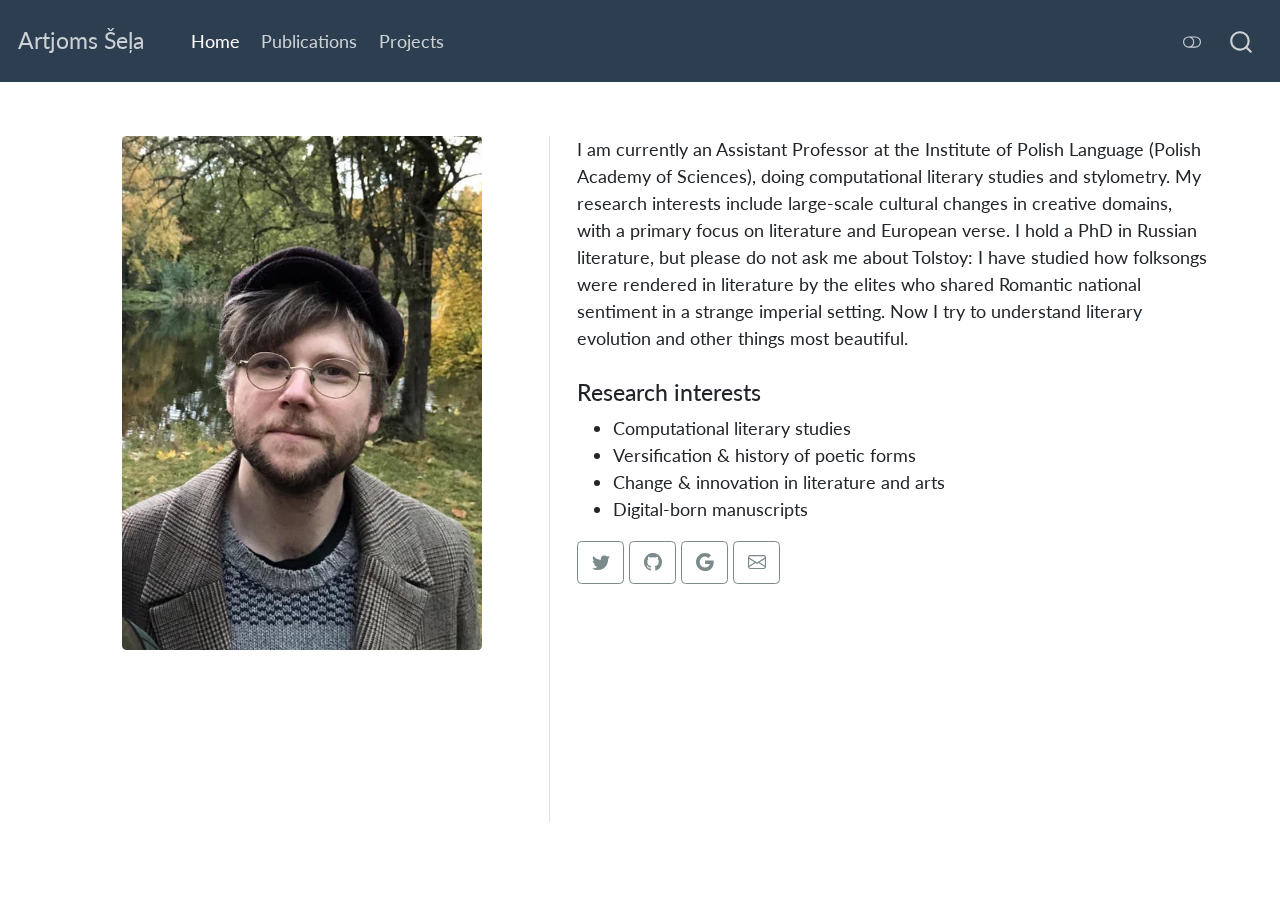
==== docs/index.html @ b8af945e "web test commit" ====
<!DOCTYPE html>
<html xmlns="http://www.w3.org/1999/xhtml" lang="en" xml:lang="en"><head>

<meta charset="utf-8">
<meta name="generator" content="quarto-1.2.335">

<meta name="viewport" content="width=device-width, initial-scale=1.0, user-scalable=yes">


<title>Artjoms Šeļa</title>
<style>
code{white-space: pre-wrap;}
span.smallcaps{font-variant: small-caps;}
div.columns{display: flex; gap: min(4vw, 1.5em);}
div.column{flex: auto; overflow-x: auto;}
div.hanging-indent{margin-left: 1.5em; text-indent: -1.5em;}
ul.task-list{list-style: none;}
ul.task-list li input[type="checkbox"] {
  width: 0.8em;
  margin: 0 0.8em 0.2em -1.6em;
  vertical-align: middle;
}
</style>


<script src="site_libs/quarto-nav/quarto-nav.js"></script>
<script src="site_libs/quarto-nav/headroom.min.js"></script>
<script src="site_libs/clipboard/clipboard.min.js"></script>
<script src="site_libs/quarto-search/autocomplete.umd.js"></script>
<script src="site_libs/quarto-search/fuse.min.js"></script>
<script src="site_libs/quarto-search/quarto-search.js"></script>
<meta name="quarto:offset" content="./">
<script src="site_libs/quarto-html/quarto.js"></script>
<script src="site_libs/quarto-html/popper.min.js"></script>
<script src="site_libs/quarto-html/tippy.umd.min.js"></script>
<link href="site_libs/quarto-html/tippy.css" rel="stylesheet">
<link href="site_libs/quarto-html/quarto-syntax-highlighting.css" rel="stylesheet" class="quarto-color-scheme" id="quarto-text-highlighting-styles">
<link href="site_libs/quarto-html/quarto-syntax-highlighting-dark.css" rel="prefetch" class="quarto-color-scheme quarto-color-alternate" id="quarto-text-highlighting-styles">
<script src="site_libs/bootstrap/bootstrap.min.js"></script>
<link href="site_libs/bootstrap/bootstrap-icons.css" rel="stylesheet">
<link href="site_libs/bootstrap/bootstrap.min.css" rel="stylesheet" class="quarto-color-scheme" id="quarto-bootstrap" data-mode="light">
<link href="site_libs/bootstrap/bootstrap-dark.min.css" rel="prefetch" class="quarto-color-scheme quarto-color-alternate" id="quarto-bootstrap" data-mode="dark">
<script id="quarto-search-options" type="application/json">{
  "location": "navbar",
  "copy-button": false,
  "collapse-after": 3,
  "panel-placement": "end",
  "type": "overlay",
  "limit": 20,
  "language": {
    "search-no-results-text": "No results",
    "search-matching-documents-text": "matching documents",
    "search-copy-link-title": "Copy link to search",
    "search-hide-matches-text": "Hide additional matches",
    "search-more-match-text": "more match in this document",
    "search-more-matches-text": "more matches in this document",
    "search-clear-button-title": "Clear",
    "search-detached-cancel-button-title": "Cancel",
    "search-submit-button-title": "Submit"
  }
}</script>


<link rel="stylesheet" href="styles.css">
<meta property="og:title" content="">
<meta property="og:description" content="I am currently an Assistant Professor at the Institute of Polish Language (Polish Academy of Sciences), doing computational literary studies and stylometry.">
<meta property="og:image" content="avatar2.jpg">
<meta property="og:site-name" content="Artjoms Šeļa">
</head>

<body class="nav-fixed">

<div id="quarto-search-results"></div>
  <header id="quarto-header" class="headroom fixed-top">
    <nav class="navbar navbar-expand-lg navbar-dark ">
      <div class="navbar-container container-fluid">
      <div class="navbar-brand-container">
    <a class="navbar-brand" href="./index.html">
    <span class="navbar-title">Artjoms Šeļa</span>
    </a>
  </div>
          <button class="navbar-toggler" type="button" data-bs-toggle="collapse" data-bs-target="#navbarCollapse" aria-controls="navbarCollapse" aria-expanded="false" aria-label="Toggle navigation" onclick="if (window.quartoToggleHeadroom) { window.quartoToggleHeadroom(); }">
  <span class="navbar-toggler-icon"></span>
</button>
          <div class="collapse navbar-collapse" id="navbarCollapse">
            <ul class="navbar-nav navbar-nav-scroll me-auto">
  <li class="nav-item">
    <a class="nav-link active" href="./index.html" aria-current="page">
 <span class="menu-text">Home</span></a>
  </li>  
  <li class="nav-item">
    <a class="nav-link" href="./biblio.html">
 <span class="menu-text">Publications</span></a>
  </li>  
  <li class="nav-item">
    <a class="nav-link" href="./projects.html">
 <span class="menu-text">Projects</span></a>
  </li>  
</ul>
              <div class="quarto-toggle-container">
                  <a href="" class="quarto-color-scheme-toggle nav-link" onclick="window.quartoToggleColorScheme(); return false;" title="Toggle dark mode"><i class="bi"></i></a>
              </div>
              <div id="quarto-search" class="" title="Search"></div>
          </div> <!-- /navcollapse -->
      </div> <!-- /container-fluid -->
    </nav>
</header>
<!-- content -->
<div id="quarto-content" class="quarto-container page-columns page-rows-contents page-layout-full page-navbar">
<!-- sidebar -->
<!-- margin-sidebar -->
    
<!-- main -->
<div class="quarto-about-trestles column-page">
  <div class="about-entity">
    <img src="avatar2.jpg" class="about-image
  rounded " style="width: 20em;">
  </div>
  <div class="about-contents"><main class="content column-page" id="quarto-document-content">
<p>I am currently an Assistant Professor at the Institute of Polish Language (Polish Academy of Sciences), doing computational literary studies and stylometry. My research interests include large-scale cultural changes in creative domains, with a primary focus on literature and European verse. I hold a PhD in Russian literature, but please do not ask me about Tolstoy: I have studied how folksongs were rendered in literature by the elites who shared Romantic national sentiment in a strange imperial setting. Now I try to understand literary evolution and other things most beautiful.</p>
<section id="research-interests" class="level4">
<h4 data-anchor-id="research-interests">Research interests</h4>
<ul>
<li>Computational literary studies</li>
<li>Versification &amp; history of poetic forms</li>
<li>Change &amp; innovation in literature and arts</li>
<li>Digital-born manuscripts</li>
</ul>
<div style="page-break-after: always;"></div>
<a class="btn btn-outline-dark" ,="" href="https://twitter.com/artjomshl" target="_blank" rel="noopener noreferrer">
    <i class="bi bi-twitter" role="img" aria-label="Twitter"></i>
</a>
<a class="btn btn-outline-dark" ,="" href="https://github.com/perechen" target="_blank" rel="noopener noreferrer">
    <i class="bi bi-github" role="img" aria-label="Github"></i>
</a>
<a class="btn btn-outline-dark" ,="" href="https://scholar.google.com/citations?user=4eYapmIAAAAJ&amp;hl=en" target="_blank" rel="noopener noreferrer">
    <i class="bi bi-google" role="img" aria-label="Google Scholar"></i>
</a>
<a class="btn btn-outline-dark" ,="" href="mailto:artemy.she@gmail.com" target="_blank" rel="noopener noreferrer">
    <i class="ai bi-envelope" role="img" aria-label="email"></i>
</a>


</section>
</main></div>
</div>
 <!-- /main -->
<script id="quarto-html-after-body" type="application/javascript">
window.document.addEventListener("DOMContentLoaded", function (event) {
  const toggleBodyColorMode = (bsSheetEl) => {
    const mode = bsSheetEl.getAttribute("data-mode");
    const bodyEl = window.document.querySelector("body");
    if (mode === "dark") {
      bodyEl.classList.add("quarto-dark");
      bodyEl.classList.remove("quarto-light");
    } else {
      bodyEl.classList.add("quarto-light");
      bodyEl.classList.remove("quarto-dark");
    }
  }
  const toggleBodyColorPrimary = () => {
    const bsSheetEl = window.document.querySelector("link#quarto-bootstrap");
    if (bsSheetEl) {
      toggleBodyColorMode(bsSheetEl);
    }
  }
  toggleBodyColorPrimary();  
  const disableStylesheet = (stylesheets) => {
    for (let i=0; i < stylesheets.length; i++) {
      const stylesheet = stylesheets[i];
      stylesheet.rel = 'prefetch';
    }
  }
  const enableStylesheet = (stylesheets) => {
    for (let i=0; i < stylesheets.length; i++) {
      const stylesheet = stylesheets[i];
      stylesheet.rel = 'stylesheet';
    }
  }
  const manageTransitions = (selector, allowTransitions) => {
    const els = window.document.querySelectorAll(selector);
    for (let i=0; i < els.length; i++) {
      const el = els[i];
      if (allowTransitions) {
        el.classList.remove('notransition');
      } else {
        el.classList.add('notransition');
      }
    }
  }
  const toggleColorMode = (alternate) => {
    // Switch the stylesheets
    const alternateStylesheets = window.document.querySelectorAll('link.quarto-color-scheme.quarto-color-alternate');
    manageTransitions('#quarto-margin-sidebar .nav-link', false);
    if (alternate) {
      enableStylesheet(alternateStylesheets);
      for (const sheetNode of alternateStylesheets) {
        if (sheetNode.id === "quarto-bootstrap") {
          toggleBodyColorMode(sheetNode);
        }
      }
    } else {
      disableStylesheet(alternateStylesheets);
      toggleBodyColorPrimary();
    }
    manageTransitions('#quarto-margin-sidebar .nav-link', true);
    // Switch the toggles
    const toggles = window.document.querySelectorAll('.quarto-color-scheme-toggle');
    for (let i=0; i < toggles.length; i++) {
      const toggle = toggles[i];
      if (toggle) {
        if (alternate) {
          toggle.classList.add("alternate");     
        } else {
          toggle.classList.remove("alternate");
        }
      }
    }
    // Hack to workaround the fact that safari doesn't
    // properly recolor the scrollbar when toggling (#1455)
    if (navigator.userAgent.indexOf('Safari') > 0 && navigator.userAgent.indexOf('Chrome') == -1) {
      manageTransitions("body", false);
      window.scrollTo(0, 1);
      setTimeout(() => {
        window.scrollTo(0, 0);
        manageTransitions("body", true);
      }, 40);  
    }
  }
  const isFileUrl = () => { 
    return window.location.protocol === 'file:';
  }
  const hasAlternateSentinel = () => {  
    let styleSentinel = getColorSchemeSentinel();
    if (styleSentinel !== null) {
      return styleSentinel === "alternate";
    } else {
      return false;
    }
  }
  const setStyleSentinel = (alternate) => {
    const value = alternate ? "alternate" : "default";
    if (!isFileUrl()) {
      window.localStorage.setItem("quarto-color-scheme", value);
    } else {
      localAlternateSentinel = value;
    }
  }
  const getColorSchemeSentinel = () => {
    if (!isFileUrl()) {
      const storageValue = window.localStorage.getItem("quarto-color-scheme");
      return storageValue != null ? storageValue : localAlternateSentinel;
    } else {
      return localAlternateSentinel;
    }
  }
  let localAlternateSentinel = 'default';
  // Dark / light mode switch
  window.quartoToggleColorScheme = () => {
    // Read the current dark / light value 
    let toAlternate = !hasAlternateSentinel();
    toggleColorMode(toAlternate);
    setStyleSentinel(toAlternate);
  };
  // Ensure there is a toggle, if there isn't float one in the top right
  if (window.document.querySelector('.quarto-color-scheme-toggle') === null) {
    const a = window.document.createElement('a');
    a.classList.add('top-right');
    a.classList.add('quarto-color-scheme-toggle');
    a.href = "";
    a.onclick = function() { try { window.quartoToggleColorScheme(); } catch {} return false; };
    const i = window.document.createElement("i");
    i.classList.add('bi');
    a.appendChild(i);
    window.document.body.appendChild(a);
  }
  // Switch to dark mode if need be
  if (hasAlternateSentinel()) {
    toggleColorMode(true);
  } else {
    toggleColorMode(false);
  }
  const clipboard = new window.ClipboardJS('.code-copy-button', {
    target: function(trigger) {
      return trigger.previousElementSibling;
    }
  });
  clipboard.on('success', function(e) {
    // button target
    const button = e.trigger;
    // don't keep focus
    button.blur();
    // flash "checked"
    button.classList.add('code-copy-button-checked');
    var currentTitle = button.getAttribute("title");
    button.setAttribute("title", "Copied!");
    let tooltip;
    if (window.bootstrap) {
      button.setAttribute("data-bs-toggle", "tooltip");
      button.setAttribute("data-bs-placement", "left");
      button.setAttribute("data-bs-title", "Copied!");
      tooltip = new bootstrap.Tooltip(button, 
        { trigger: "manual", 
          customClass: "code-copy-button-tooltip",
          offset: [0, -8]});
      tooltip.show();    
    }
    setTimeout(function() {
      if (tooltip) {
        tooltip.hide();
        button.removeAttribute("data-bs-title");
        button.removeAttribute("data-bs-toggle");
        button.removeAttribute("data-bs-placement");
      }
      button.setAttribute("title", currentTitle);
      button.classList.remove('code-copy-button-checked');
    }, 1000);
    // clear code selection
    e.clearSelection();
  });
  function tippyHover(el, contentFn) {
    const config = {
      allowHTML: true,
      content: contentFn,
      maxWidth: 500,
      delay: 100,
      arrow: false,
      appendTo: function(el) {
          return el.parentElement;
      },
      interactive: true,
      interactiveBorder: 10,
      theme: 'quarto',
      placement: 'bottom-start'
    };
    window.tippy(el, config); 
  }
  const noterefs = window.document.querySelectorAll('a[role="doc-noteref"]');
  for (var i=0; i<noterefs.length; i++) {
    const ref = noterefs[i];
    tippyHover(ref, function() {
      // use id or data attribute instead here
      let href = ref.getAttribute('data-footnote-href') || ref.getAttribute('href');
      try { href = new URL(href).hash; } catch {}
      const id = href.replace(/^#\/?/, "");
      const note = window.document.getElementById(id);
      return note.innerHTML;
    });
  }
  const findCites = (el) => {
    const parentEl = el.parentElement;
    if (parentEl) {
      const cites = parentEl.dataset.cites;
      if (cites) {
        return {
          el,
          cites: cites.split(' ')
        };
      } else {
        return findCites(el.parentElement)
      }
    } else {
      return undefined;
    }
  };
  var bibliorefs = window.document.querySelectorAll('a[role="doc-biblioref"]');
  for (var i=0; i<bibliorefs.length; i++) {
    const ref = bibliorefs[i];
    const citeInfo = findCites(ref);
    if (citeInfo) {
      tippyHover(citeInfo.el, function() {
        var popup = window.document.createElement('div');
        citeInfo.cites.forEach(function(cite) {
          var citeDiv = window.document.createElement('div');
          citeDiv.classList.add('hanging-indent');
          citeDiv.classList.add('csl-entry');
          var biblioDiv = window.document.getElementById('ref-' + cite);
          if (biblioDiv) {
            citeDiv.innerHTML = biblioDiv.innerHTML;
          }
          popup.appendChild(citeDiv);
        });
        return popup.innerHTML;
      });
    }
  }
});
</script>
</div> <!-- /content -->



</body></html>
---- docs/site_libs/quarto-html/tippy.css ----
.tippy-box[data-animation=fade][data-state=hidden]{opacity:0}[data-tippy-root]{max-width:calc(100vw - 10px)}.tippy-box{position:relative;background-color:#333;color:#fff;border-radius:4px;font-size:14px;line-height:1.4;white-space:normal;outline:0;transition-property:transform,visibility,opacity}.tippy-box[data-placement^=top]>.tippy-arrow{bottom:0}.tippy-box[data-placement^=top]>.tippy-arrow:before{bottom:-7px;left:0;border-width:8px 8px 0;border-top-color:initial;transform-origin:center top}.tippy-box[data-placement^=bottom]>.tippy-arrow{top:0}.tippy-box[data-placement^=bottom]>.tippy-arrow:before{top:-7px;left:0;border-width:0 8px 8px;border-bottom-color:initial;transform-origin:center bottom}.tippy-box[data-placement^=left]>.tippy-arrow{right:0}.tippy-box[data-placement^=left]>.tippy-arrow:before{border-width:8px 0 8px 8px;border-left-color:initial;right:-7px;transform-origin:center left}.tippy-box[data-placement^=right]>.tippy-arrow{left:0}.tippy-box[data-placement^=right]>.tippy-arrow:before{left:-7px;border-width:8px 8px 8px 0;border-right-color:initial;transform-origin:center right}.tippy-box[data-inertia][data-state=visible]{transition-timing-function:cubic-bezier(.54,1.5,.38,1.11)}.tippy-arrow{width:16px;height:16px;color:#333}.tippy-arrow:before{content:"";position:absolute;border-color:transparent;border-style:solid}.tippy-content{position:relative;padding:5px 9px;z-index:1}
---- docs/site_libs/quarto-html/quarto-syntax-highlighting.css ----
/* quarto syntax highlight colors */
:root {
  --quarto-hl-ot-color: #003B4F;
  --quarto-hl-at-color: #657422;
  --quarto-hl-ss-color: #20794D;
  --quarto-hl-an-color: #5E5E5E;
  --quarto-hl-fu-color: #4758AB;
  --quarto-hl-st-color: #20794D;
  --quarto-hl-cf-color: #003B4F;
  --quarto-hl-op-color: #5E5E5E;
  --quarto-hl-er-color: #AD0000;
  --quarto-hl-bn-color: #AD0000;
  --quarto-hl-al-color: #AD0000;
  --quarto-hl-va-color: #111111;
  --quarto-hl-bu-color: inherit;
  --quarto-hl-ex-color: inherit;
  --quarto-hl-pp-color: #AD0000;
  --quarto-hl-in-color: #5E5E5E;
  --quarto-hl-vs-color: #20794D;
  --quarto-hl-wa-color: #5E5E5E;
  --quarto-hl-do-color: #5E5E5E;
  --quarto-hl-im-color: #00769E;
  --quarto-hl-ch-color: #20794D;
  --quarto-hl-dt-color: #AD0000;
  --quarto-hl-fl-color: #AD0000;
  --quarto-hl-co-color: #5E5E5E;
  --quarto-hl-cv-color: #5E5E5E;
  --quarto-hl-cn-color: #8f5902;
  --quarto-hl-sc-color: #5E5E5E;
  --quarto-hl-dv-color: #AD0000;
  --quarto-hl-kw-color: #003B4F;
}

/* other quarto variables */
:root {
  --quarto-font-monospace: SFMono-Regular, Menlo, Monaco, Consolas, "Liberation Mono", "Courier New", monospace;
}

pre > code.sourceCode > span {
  color: #003B4F;
}

code span {
  color: #003B4F;
}

code.sourceCode > span {
  color: #003B4F;
}

div.sourceCode,
div.sourceCode pre.sourceCode {
  color: #003B4F;
}

code span.ot {
  color: #003B4F;
}

code span.at {
  color: #657422;
}

code span.ss {
  color: #20794D;
}

code span.an {
  color: #5E5E5E;
}

code span.fu {
  color: #4758AB;
}

code span.st {
  color: #20794D;
}

code span.cf {
  color: #003B4F;
}

code span.op {
  color: #5E5E5E;
}

code span.er {
  color: #AD0000;
}

code span.bn {
  color: #AD0000;
}

code span.al {
  color: #AD0000;
}

code span.va {
  color: #111111;
}

code span.pp {
  color: #AD0000;
}

code span.in {
  color: #5E5E5E;
}

code span.vs {
  color: #20794D;
}

code span.wa {
  color: #5E5E5E;
  font-style: italic;
}

code span.do {
  color: #5E5E5E;
  font-style: italic;
}

code span.im {
  color: #00769E;
}

code span.ch {
  color: #20794D;
}

code span.dt {
  color: #AD0000;
}

code span.fl {
  color: #AD0000;
}

code span.co {
  color: #5E5E5E;
}

code span.cv {
  color: #5E5E5E;
  font-style: italic;
}

code span.cn {
  color: #8f5902;
}

code span.sc {
  color: #5E5E5E;
}

code span.dv {
  color: #AD0000;
}

code span.kw {
  color: #003B4F;
}

.prevent-inlining {
  content: "</";
}

/*# sourceMappingURL=debc5d5d77c3f9108843748ff7464032.css.map */
---- docs/site_libs/quarto-html/quarto-syntax-highlighting-dark.css ----
/* quarto syntax highlight colors */
:root {
  --quarto-hl-al-color: #f07178;
  --quarto-hl-an-color: #d4d0ab;
  --quarto-hl-at-color: #00e0e0;
  --quarto-hl-bn-color: #d4d0ab;
  --quarto-hl-bu-color: #abe338;
  --quarto-hl-ch-color: #abe338;
  --quarto-hl-co-color: #f8f8f2;
  --quarto-hl-cv-color: #ffd700;
  --quarto-hl-cn-color: #ffd700;
  --quarto-hl-cf-color: #ffa07a;
  --quarto-hl-dt-color: #ffa07a;
  --quarto-hl-dv-color: #d4d0ab;
  --quarto-hl-do-color: #f8f8f2;
  --quarto-hl-er-color: #f07178;
  --quarto-hl-ex-color: #00e0e0;
  --quarto-hl-fl-color: #d4d0ab;
  --quarto-hl-fu-color: #ffa07a;
  --quarto-hl-im-color: #abe338;
  --quarto-hl-in-color: #d4d0ab;
  --quarto-hl-kw-color: #ffa07a;
  --quarto-hl-op-color: #ffa07a;
  --quarto-hl-ot-color: #00e0e0;
  --quarto-hl-pp-color: #dcc6e0;
  --quarto-hl-re-color: #00e0e0;
  --quarto-hl-sc-color: #abe338;
  --quarto-hl-ss-color: #abe338;
  --quarto-hl-st-color: #abe338;
  --quarto-hl-va-color: #00e0e0;
  --quarto-hl-vs-color: #abe338;
  --quarto-hl-wa-color: #dcc6e0;
}

/* other quarto variables */
:root {
  --quarto-font-monospace: SFMono-Regular, Menlo, Monaco, Consolas, "Liberation Mono", "Courier New", monospace;
}

code span.al {
  font-weight: bold;
  color: #f07178;
}

code span.an {
  color: #d4d0ab;
}

code span.at {
  color: #00e0e0;
}

code span.bn {
  color: #d4d0ab;
}

code span.bu {
  color: #abe338;
}

code span.ch {
  color: #abe338;
}

code span.co {
  font-style: italic;
  color: #f8f8f2;
}

code span.cv {
  color: #ffd700;
}

code span.cn {
  color: #ffd700;
}

code span.cf {
  font-weight: bold;
  color: #ffa07a;
}

code span.dt {
  color: #ffa07a;
}

code span.dv {
  color: #d4d0ab;
}

code span.do {
  color: #f8f8f2;
}

code span.er {
  color: #f07178;
  text-decoration: underline;
}

code span.ex {
  font-weight: bold;
  color: #00e0e0;
}

code span.fl {
  color: #d4d0ab;
}

code span.fu {
  color: #ffa07a;
}

code span.im {
  color: #abe338;
}

code span.in {
  color: #d4d0ab;
}

code span.kw {
  font-weight: bold;
  color: #ffa07a;
}

pre > code.sourceCode > span {
  color: #f8f8f2;
}

code span {
  color: #f8f8f2;
}

code.sourceCode > span {
  color: #f8f8f2;
}

div.sourceCode,
div.sourceCode pre.sourceCode {
  color: #f8f8f2;
}

code span.op {
  color: #ffa07a;
}

code span.ot {
  color: #00e0e0;
}

code span.pp {
  color: #dcc6e0;
}

code span.re {
  color: #00e0e0;
}

code span.sc {
  color: #abe338;
}

code span.ss {
  color: #abe338;
}

code span.st {
  color: #abe338;
}

code span.va {
  color: #00e0e0;
}

code span.vs {
  color: #abe338;
}

code span.wa {
  color: #dcc6e0;
}

.prevent-inlining {
  content: "</";
}

/*# sourceMappingURL=935a306eefa94366c21e1a970dddb765.css.map */
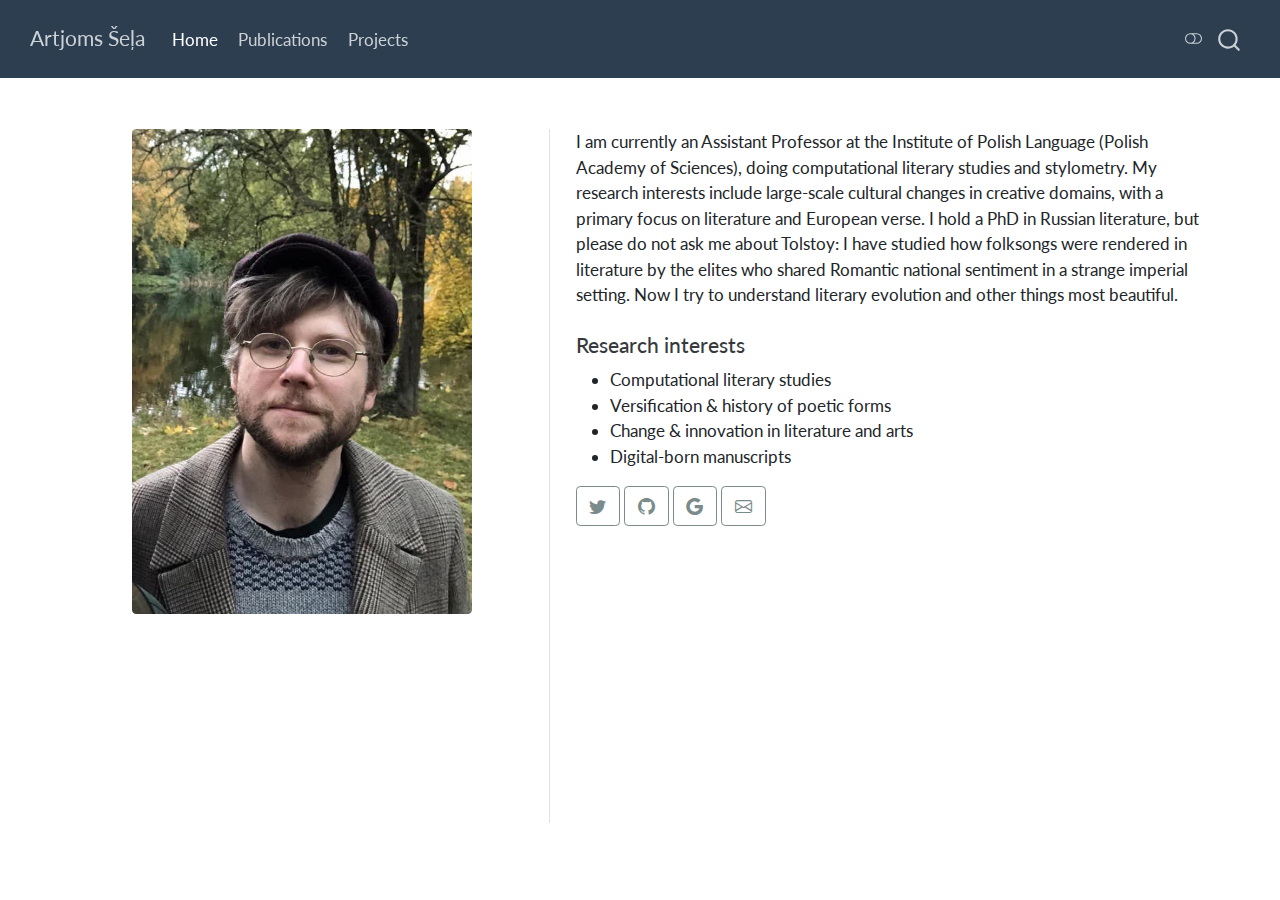
==== commit 8e6368e2: "references update" ====
--- a/docs/index.html
+++ b/docs/index.html
@@ -2,7 +2,7 @@
 <html xmlns="http://www.w3.org/1999/xhtml" lang="en" xml:lang="en"><head>
 
 <meta charset="utf-8">
-<meta name="generator" content="quarto-1.2.335">
+<meta name="generator" content="quarto-1.4.550">
 
 <meta name="viewport" content="width=device-width, initial-scale=1.0, user-scalable=yes">
 
@@ -17,7 +17,7 @@
 ul.task-list{list-style: none;}
 ul.task-list li input[type="checkbox"] {
   width: 0.8em;
-  margin: 0 0.8em 0.2em -1.6em;
+  margin: 0 0.8em 0.2em -1em; /* quarto-specific, see https://github.com/quarto-dev/quarto-cli/issues/4556 */ 
   vertical-align: middle;
 }
 </style>
@@ -46,7 +46,13 @@
   "collapse-after": 3,
   "panel-placement": "end",
   "type": "overlay",
-  "limit": 20,
+  "limit": 50,
+  "keyboard-shortcut": [
+    "f",
+    "/",
+    "s"
+  ],
+  "show-item-context": false,
   "language": {
     "search-no-results-text": "No results",
     "search-matching-documents-text": "matching documents",
@@ -55,53 +61,59 @@
     "search-more-match-text": "more match in this document",
     "search-more-matches-text": "more matches in this document",
     "search-clear-button-title": "Clear",
+    "search-text-placeholder": "",
     "search-detached-cancel-button-title": "Cancel",
-    "search-submit-button-title": "Submit"
+    "search-submit-button-title": "Submit",
+    "search-label": "Search"
   }
 }</script>
 
 
 <link rel="stylesheet" href="styles.css">
-<meta property="og:title" content="">
-<meta property="og:description" content="I am currently an Assistant Professor at the Institute of Polish Language (Polish Academy of Sciences), doing computational literary studies and stylometry.">
+<meta property="og:title" content="Artjoms Šeļa">
+<meta property="og:description" content="">
 <meta property="og:image" content="avatar2.jpg">
-<meta property="og:site-name" content="Artjoms Šeļa">
+<meta property="og:site_name" content="Artjoms Šeļa">
+<meta name="twitter:title" content="Artjoms Šeļa">
+<meta name="twitter:description" content="">
+<meta name="twitter:image" content="avatar2.jpg">
+<meta name="twitter:card" content="summary_large_image">
 </head>
 
 <body class="nav-fixed">
 
 <div id="quarto-search-results"></div>
   <header id="quarto-header" class="headroom fixed-top">
-    <nav class="navbar navbar-expand-lg navbar-dark ">
+    <nav class="navbar navbar-expand-lg " data-bs-theme="dark">
       <div class="navbar-container container-fluid">
-      <div class="navbar-brand-container">
+      <div class="navbar-brand-container mx-auto">
     <a class="navbar-brand" href="./index.html">
     <span class="navbar-title">Artjoms Šeļa</span>
     </a>
   </div>
+            <div id="quarto-search" class="" title="Search"></div>
           <button class="navbar-toggler" type="button" data-bs-toggle="collapse" data-bs-target="#navbarCollapse" aria-controls="navbarCollapse" aria-expanded="false" aria-label="Toggle navigation" onclick="if (window.quartoToggleHeadroom) { window.quartoToggleHeadroom(); }">
   <span class="navbar-toggler-icon"></span>
 </button>
           <div class="collapse navbar-collapse" id="navbarCollapse">
             <ul class="navbar-nav navbar-nav-scroll me-auto">
   <li class="nav-item">
-    <a class="nav-link active" href="./index.html" aria-current="page">
- <span class="menu-text">Home</span></a>
+    <a class="nav-link active" href="./index.html" aria-current="page"> 
+<span class="menu-text">Home</span></a>
   </li>  
   <li class="nav-item">
-    <a class="nav-link" href="./biblio.html">
- <span class="menu-text">Publications</span></a>
+    <a class="nav-link" href="./biblio.html"> 
+<span class="menu-text">Publications</span></a>
   </li>  
   <li class="nav-item">
-    <a class="nav-link" href="./projects.html">
- <span class="menu-text">Projects</span></a>
+    <a class="nav-link" href="./projects.html"> 
+<span class="menu-text">Projects</span></a>
   </li>  
 </ul>
-              <div class="quarto-toggle-container">
-                  <a href="" class="quarto-color-scheme-toggle nav-link" onclick="window.quartoToggleColorScheme(); return false;" title="Toggle dark mode"><i class="bi"></i></a>
-              </div>
-              <div id="quarto-search" class="" title="Search"></div>
           </div> <!-- /navcollapse -->
+          <div class="quarto-navbar-tools">
+  <a href="" class="quarto-color-scheme-toggle quarto-navigation-tool  px-1" onclick="window.quartoToggleColorScheme(); return false;" title="Toggle dark mode"><i class="bi"></i></a>
+</div>
       </div> <!-- /container-fluid -->
     </nav>
 </header>
@@ -111,7 +123,7 @@
 <!-- margin-sidebar -->
     
 <!-- main -->
-<div class="quarto-about-trestles column-page">
+<div class="quarto-about-trestles content column-page">
   <div class="about-entity">
     <img src="avatar2.jpg" class="about-image
   rounded " style="width: 20em;">
@@ -188,6 +200,33 @@
       }
     }
   }
+  const toggleGiscusIfUsed = (isAlternate, darkModeDefault) => {
+    const baseTheme = document.querySelector('#giscus-base-theme')?.value ?? 'light';
+    const alternateTheme = document.querySelector('#giscus-alt-theme')?.value ?? 'dark';
+    let newTheme = '';
+    if(darkModeDefault) {
+      newTheme = isAlternate ? baseTheme : alternateTheme;
+    } else {
+      newTheme = isAlternate ? alternateTheme : baseTheme;
+    }
+    const changeGiscusTheme = () => {
+      // From: https://github.com/giscus/giscus/issues/336
+      const sendMessage = (message) => {
+        const iframe = document.querySelector('iframe.giscus-frame');
+        if (!iframe) return;
+        iframe.contentWindow.postMessage({ giscus: message }, 'https://giscus.app');
+      }
+      sendMessage({
+        setConfig: {
+          theme: newTheme
+        }
+      });
+    }
+    const isGiscussLoaded = window.document.querySelector('iframe.giscus-frame') !== null;
+    if (isGiscussLoaded) {
+      changeGiscusTheme();
+    }
+  }
   const toggleColorMode = (alternate) => {
     // Switch the stylesheets
     const alternateStylesheets = window.document.querySelectorAll('link.quarto-color-scheme.quarto-color-alternate');
@@ -254,13 +293,15 @@
       return localAlternateSentinel;
     }
   }
-  let localAlternateSentinel = 'default';
+  const darkModeDefault = false;
+  let localAlternateSentinel = darkModeDefault ? 'alternate' : 'default';
   // Dark / light mode switch
   window.quartoToggleColorScheme = () => {
     // Read the current dark / light value 
     let toAlternate = !hasAlternateSentinel();
     toggleColorMode(toAlternate);
     setStyleSentinel(toAlternate);
+    toggleGiscusIfUsed(toAlternate, darkModeDefault);
   };
   // Ensure there is a toggle, if there isn't float one in the top right
   if (window.document.querySelector('.quarto-color-scheme-toggle') === null) {
@@ -280,9 +321,23 @@
   } else {
     toggleColorMode(false);
   }
+  const isCodeAnnotation = (el) => {
+    for (const clz of el.classList) {
+      if (clz.startsWith('code-annotation-')) {                     
+        return true;
+      }
+    }
+    return false;
+  }
   const clipboard = new window.ClipboardJS('.code-copy-button', {
-    target: function(trigger) {
-      return trigger.previousElementSibling;
+    text: function(trigger) {
+      const codeEl = trigger.previousElementSibling.cloneNode(true);
+      for (const childEl of codeEl.children) {
+        if (isCodeAnnotation(childEl)) {
+          childEl.remove();
+        }
+      }
+      return codeEl.innerText;
     }
   });
   clipboard.on('success', function(e) {
@@ -318,10 +373,9 @@
     // clear code selection
     e.clearSelection();
   });
-  function tippyHover(el, contentFn) {
+  function tippyHover(el, contentFn, onTriggerFn, onUntriggerFn) {
     const config = {
       allowHTML: true,
-      content: contentFn,
       maxWidth: 500,
       delay: 100,
       arrow: false,
@@ -331,8 +385,17 @@
       interactive: true,
       interactiveBorder: 10,
       theme: 'quarto',
-      placement: 'bottom-start'
+      placement: 'bottom-start',
     };
+    if (contentFn) {
+      config.content = contentFn;
+    }
+    if (onTriggerFn) {
+      config.onTrigger = onTriggerFn;
+    }
+    if (onUntriggerFn) {
+      config.onUntrigger = onUntriggerFn;
+    }
     window.tippy(el, config); 
   }
   const noterefs = window.document.querySelectorAll('a[role="doc-noteref"]');
@@ -347,6 +410,238 @@
       return note.innerHTML;
     });
   }
+  const xrefs = window.document.querySelectorAll('a.quarto-xref');
+  const processXRef = (id, note) => {
+    // Strip column container classes
+    const stripColumnClz = (el) => {
+      el.classList.remove("page-full", "page-columns");
+      if (el.children) {
+        for (const child of el.children) {
+          stripColumnClz(child);
+        }
+      }
+    }
+    stripColumnClz(note)
+    if (id === null || id.startsWith('sec-')) {
+      // Special case sections, only their first couple elements
+      const container = document.createElement("div");
+      if (note.children && note.children.length > 2) {
+        container.appendChild(note.children[0].cloneNode(true));
+        for (let i = 1; i < note.children.length; i++) {
+          const child = note.children[i];
+          if (child.tagName === "P" && child.innerText === "") {
+            continue;
+          } else {
+            container.appendChild(child.cloneNode(true));
+            break;
+          }
+        }
+        if (window.Quarto?.typesetMath) {
+          window.Quarto.typesetMath(container);
+        }
+        return container.innerHTML
+      } else {
+        if (window.Quarto?.typesetMath) {
+          window.Quarto.typesetMath(note);
+        }
+        return note.innerHTML;
+      }
+    } else {
+      // Remove any anchor links if they are present
+      const anchorLink = note.querySelector('a.anchorjs-link');
+      if (anchorLink) {
+        anchorLink.remove();
+      }
+      if (window.Quarto?.typesetMath) {
+        window.Quarto.typesetMath(note);
+      }
+      // TODO in 1.5, we should make sure this works without a callout special case
+      if (note.classList.contains("callout")) {
+        return note.outerHTML;
+      } else {
+        return note.innerHTML;
+      }
+    }
+  }
+  for (var i=0; i<xrefs.length; i++) {
+    const xref = xrefs[i];
+    tippyHover(xref, undefined, function(instance) {
+      instance.disable();
+      let url = xref.getAttribute('href');
+      let hash = undefined; 
+      if (url.startsWith('#')) {
+        hash = url;
+      } else {
+        try { hash = new URL(url).hash; } catch {}
+      }
+      if (hash) {
+        const id = hash.replace(/^#\/?/, "");
+        const note = window.document.getElementById(id);
+        if (note !== null) {
+          try {
+            const html = processXRef(id, note.cloneNode(true));
+            instance.setContent(html);
+          } finally {
+            instance.enable();
+            instance.show();
+          }
+        } else {
+          // See if we can fetch this
+          fetch(url.split('#')[0])
+          .then(res => res.text())
+          .then(html => {
+            const parser = new DOMParser();
+            const htmlDoc = parser.parseFromString(html, "text/html");
+            const note = htmlDoc.getElementById(id);
+            if (note !== null) {
+              const html = processXRef(id, note);
+              instance.setContent(html);
+            } 
+          }).finally(() => {
+            instance.enable();
+            instance.show();
+          });
+        }
+      } else {
+        // See if we can fetch a full url (with no hash to target)
+        // This is a special case and we should probably do some content thinning / targeting
+        fetch(url)
+        .then(res => res.text())
+        .then(html => {
+          const parser = new DOMParser();
+          const htmlDoc = parser.parseFromString(html, "text/html");
+          const note = htmlDoc.querySelector('main.content');
+          if (note !== null) {
+            // This should only happen for chapter cross references
+            // (since there is no id in the URL)
+            // remove the first header
+            if (note.children.length > 0 && note.children[0].tagName === "HEADER") {
+              note.children[0].remove();
+            }
+            const html = processXRef(null, note);
+            instance.setContent(html);
+          } 
+        }).finally(() => {
+          instance.enable();
+          instance.show();
+        });
+      }
+    }, function(instance) {
+    });
+  }
+      let selectedAnnoteEl;
+      const selectorForAnnotation = ( cell, annotation) => {
+        let cellAttr = 'data-code-cell="' + cell + '"';
+        let lineAttr = 'data-code-annotation="' +  annotation + '"';
+        const selector = 'span[' + cellAttr + '][' + lineAttr + ']';
+        return selector;
+      }
+      const selectCodeLines = (annoteEl) => {
+        const doc = window.document;
+        const targetCell = annoteEl.getAttribute("data-target-cell");
+        const targetAnnotation = annoteEl.getAttribute("data-target-annotation");
+        const annoteSpan = window.document.querySelector(selectorForAnnotation(targetCell, targetAnnotation));
+        const lines = annoteSpan.getAttribute("data-code-lines").split(",");
+        const lineIds = lines.map((line) => {
+          return targetCell + "-" + line;
+        })
+        let top = null;
+        let height = null;
+        let parent = null;
+        if (lineIds.length > 0) {
+            //compute the position of the single el (top and bottom and make a div)
+            const el = window.document.getElementById(lineIds[0]);
+            top = el.offsetTop;
+            height = el.offsetHeight;
+            parent = el.parentElement.parentElement;
+          if (lineIds.length > 1) {
+            const lastEl = window.document.getElementById(lineIds[lineIds.length - 1]);
+            const bottom = lastEl.offsetTop + lastEl.offsetHeight;
+            height = bottom - top;
+          }
+          if (top !== null && height !== null && parent !== null) {
+            // cook up a div (if necessary) and position it 
+            let div = window.document.getElementById("code-annotation-line-highlight");
+            if (div === null) {
+              div = window.document.createElement("div");
+              div.setAttribute("id", "code-annotation-line-highlight");
+              div.style.position = 'absolute';
+              parent.appendChild(div);
+            }
+            div.style.top = top - 2 + "px";
+            div.style.height = height + 4 + "px";
+            div.style.left = 0;
+            let gutterDiv = window.document.getElementById("code-annotation-line-highlight-gutter");
+            if (gutterDiv === null) {
+              gutterDiv = window.document.createElement("div");
+              gutterDiv.setAttribute("id", "code-annotation-line-highlight-gutter");
+              gutterDiv.style.position = 'absolute';
+              const codeCell = window.document.getElementById(targetCell);
+              const gutter = codeCell.querySelector('.code-annotation-gutter');
+              gutter.appendChild(gutterDiv);
+            }
+            gutterDiv.style.top = top - 2 + "px";
+            gutterDiv.style.height = height + 4 + "px";
+          }
+          selectedAnnoteEl = annoteEl;
+        }
+      };
+      const unselectCodeLines = () => {
+        const elementsIds = ["code-annotation-line-highlight", "code-annotation-line-highlight-gutter"];
+        elementsIds.forEach((elId) => {
+          const div = window.document.getElementById(elId);
+          if (div) {
+            div.remove();
+          }
+        });
+        selectedAnnoteEl = undefined;
+      };
+        // Handle positioning of the toggle
+    window.addEventListener(
+      "resize",
+      throttle(() => {
+        elRect = undefined;
+        if (selectedAnnoteEl) {
+          selectCodeLines(selectedAnnoteEl);
+        }
+      }, 10)
+    );
+    function throttle(fn, ms) {
+    let throttle = false;
+    let timer;
+      return (...args) => {
+        if(!throttle) { // first call gets through
+            fn.apply(this, args);
+            throttle = true;
+        } else { // all the others get throttled
+            if(timer) clearTimeout(timer); // cancel #2
+            timer = setTimeout(() => {
+              fn.apply(this, args);
+              timer = throttle = false;
+            }, ms);
+        }
+      };
+    }
+      // Attach click handler to the DT
+      const annoteDls = window.document.querySelectorAll('dt[data-target-cell]');
+      for (const annoteDlNode of annoteDls) {
+        annoteDlNode.addEventListener('click', (event) => {
+          const clickedEl = event.target;
+          if (clickedEl !== selectedAnnoteEl) {
+            unselectCodeLines();
+            const activeEl = window.document.querySelector('dt[data-target-cell].code-annotation-active');
+            if (activeEl) {
+              activeEl.classList.remove('code-annotation-active');
+            }
+            selectCodeLines(clickedEl);
+            clickedEl.classList.add('code-annotation-active');
+          } else {
+            // Unselect the line
+            unselectCodeLines();
+            clickedEl.classList.remove('code-annotation-active');
+          }
+        });
+      }
   const findCites = (el) => {
     const parentEl = el.parentElement;
     if (parentEl) {
@@ -390,4 +685,5 @@
 
 
 
+
 </body></html>--- a/docs/site_libs/quarto-html/quarto-syntax-highlighting.css
+++ b/docs/site_libs/quarto-html/quarto-syntax-highlighting.css
@@ -55,62 +55,85 @@
 
 code span.ot {
   color: #003B4F;
+  font-style: inherit;
 }
 
 code span.at {
   color: #657422;
+  font-style: inherit;
 }
 
 code span.ss {
   color: #20794D;
+  font-style: inherit;
 }
 
 code span.an {
   color: #5E5E5E;
+  font-style: inherit;
 }
 
 code span.fu {
   color: #4758AB;
+  font-style: inherit;
 }
 
 code span.st {
   color: #20794D;
+  font-style: inherit;
 }
 
 code span.cf {
   color: #003B4F;
+  font-style: inherit;
 }
 
 code span.op {
   color: #5E5E5E;
+  font-style: inherit;
 }
 
 code span.er {
   color: #AD0000;
+  font-style: inherit;
 }
 
 code span.bn {
   color: #AD0000;
+  font-style: inherit;
 }
 
 code span.al {
   color: #AD0000;
+  font-style: inherit;
 }
 
 code span.va {
   color: #111111;
+  font-style: inherit;
+}
+
+code span.bu {
+  font-style: inherit;
+}
+
+code span.ex {
+  font-style: inherit;
 }
 
 code span.pp {
   color: #AD0000;
+  font-style: inherit;
 }
 
 code span.in {
   color: #5E5E5E;
+  font-style: inherit;
 }
 
 code span.vs {
   color: #20794D;
+  font-style: inherit;
 }
 
 code span.wa {
@@ -125,22 +148,27 @@
 
 code span.im {
   color: #00769E;
+  font-style: inherit;
 }
 
 code span.ch {
   color: #20794D;
+  font-style: inherit;
 }
 
 code span.dt {
   color: #AD0000;
+  font-style: inherit;
 }
 
 code span.fl {
   color: #AD0000;
+  font-style: inherit;
 }
 
 code span.co {
   color: #5E5E5E;
+  font-style: inherit;
 }
 
 code span.cv {
@@ -150,18 +178,22 @@
 
 code span.cn {
   color: #8f5902;
+  font-style: inherit;
 }
 
 code span.sc {
   color: #5E5E5E;
+  font-style: inherit;
 }
 
 code span.dv {
   color: #AD0000;
+  font-style: inherit;
 }
 
 code span.kw {
   color: #003B4F;
+  font-style: inherit;
 }
 
 .prevent-inlining {
--- a/docs/site_libs/quarto-html/quarto-syntax-highlighting-dark.css
+++ b/docs/site_libs/quarto-html/quarto-syntax-highlighting-dark.css
@@ -38,6 +38,7 @@
 }
 
 code span.al {
+  background-color: #2a0f15;
   font-weight: bold;
   color: #f07178;
 }
@@ -153,6 +154,7 @@
 }
 
 code span.re {
+  background-color: #f8f8f2;
   color: #00e0e0;
 }
 
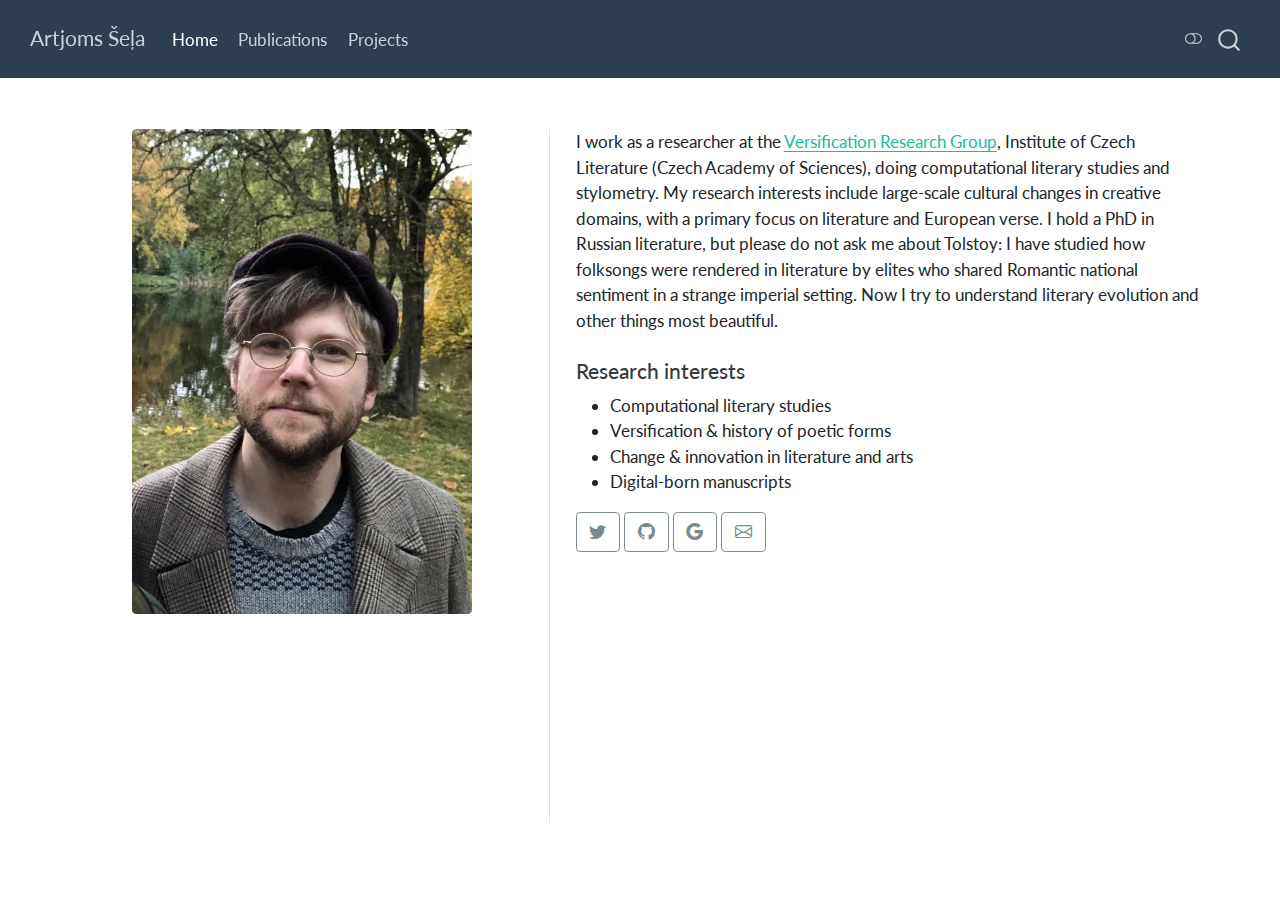
==== commit f9590b12: "bio update" ====
--- a/docs/index.html
+++ b/docs/index.html
@@ -129,7 +129,7 @@
   rounded " style="width: 20em;">
   </div>
   <div class="about-contents"><main class="content column-page" id="quarto-document-content">
-<p>I am currently an Assistant Professor at the Institute of Polish Language (Polish Academy of Sciences), doing computational literary studies and stylometry. My research interests include large-scale cultural changes in creative domains, with a primary focus on literature and European verse. I hold a PhD in Russian literature, but please do not ask me about Tolstoy: I have studied how folksongs were rendered in literature by the elites who shared Romantic national sentiment in a strange imperial setting. Now I try to understand literary evolution and other things most beautiful.</p>
+<p>I work as a researcher at the <a href="https://versologie.cz/">Versification Research Group</a>, Institute of Czech Literature (Czech Academy of Sciences), doing computational literary studies and stylometry. My research interests include large-scale cultural changes in creative domains, with a primary focus on literature and European verse. I hold a PhD in Russian literature, but please do not ask me about Tolstoy: I have studied how folksongs were rendered in literature by elites who shared Romantic national sentiment in a strange imperial setting. Now I try to understand literary evolution and other things most beautiful.</p>
 <section id="research-interests" class="level4">
 <h4 data-anchor-id="research-interests">Research interests</h4>
 <ul>
@@ -139,7 +139,7 @@
 <li>Digital-born manuscripts</li>
 </ul>
 <div style="page-break-after: always;"></div>
-<a class="btn btn-outline-dark" ,="" href="https://twitter.com/artjomshl" target="_blank" rel="noopener noreferrer">
+<a class="btn btn-outline-dark" ,="" href="https://bsky.app/profile/artjomshl.bsky.social" target="_blank" rel="noopener noreferrer">
     <i class="bi bi-twitter" role="img" aria-label="Twitter"></i>
 </a>
 <a class="btn btn-outline-dark" ,="" href="https://github.com/perechen" target="_blank" rel="noopener noreferrer">
@@ -148,7 +148,7 @@
 <a class="btn btn-outline-dark" ,="" href="https://scholar.google.com/citations?user=4eYapmIAAAAJ&amp;hl=en" target="_blank" rel="noopener noreferrer">
     <i class="bi bi-google" role="img" aria-label="Google Scholar"></i>
 </a>
-<a class="btn btn-outline-dark" ,="" href="mailto:artemy.she@gmail.com" target="_blank" rel="noopener noreferrer">
+<a class="btn btn-outline-dark" ,="" href="mailto:sela@ucl.cas.cz" target="_blank" rel="noopener noreferrer">
     <i class="ai bi-envelope" role="img" aria-label="email"></i>
 </a>
 
